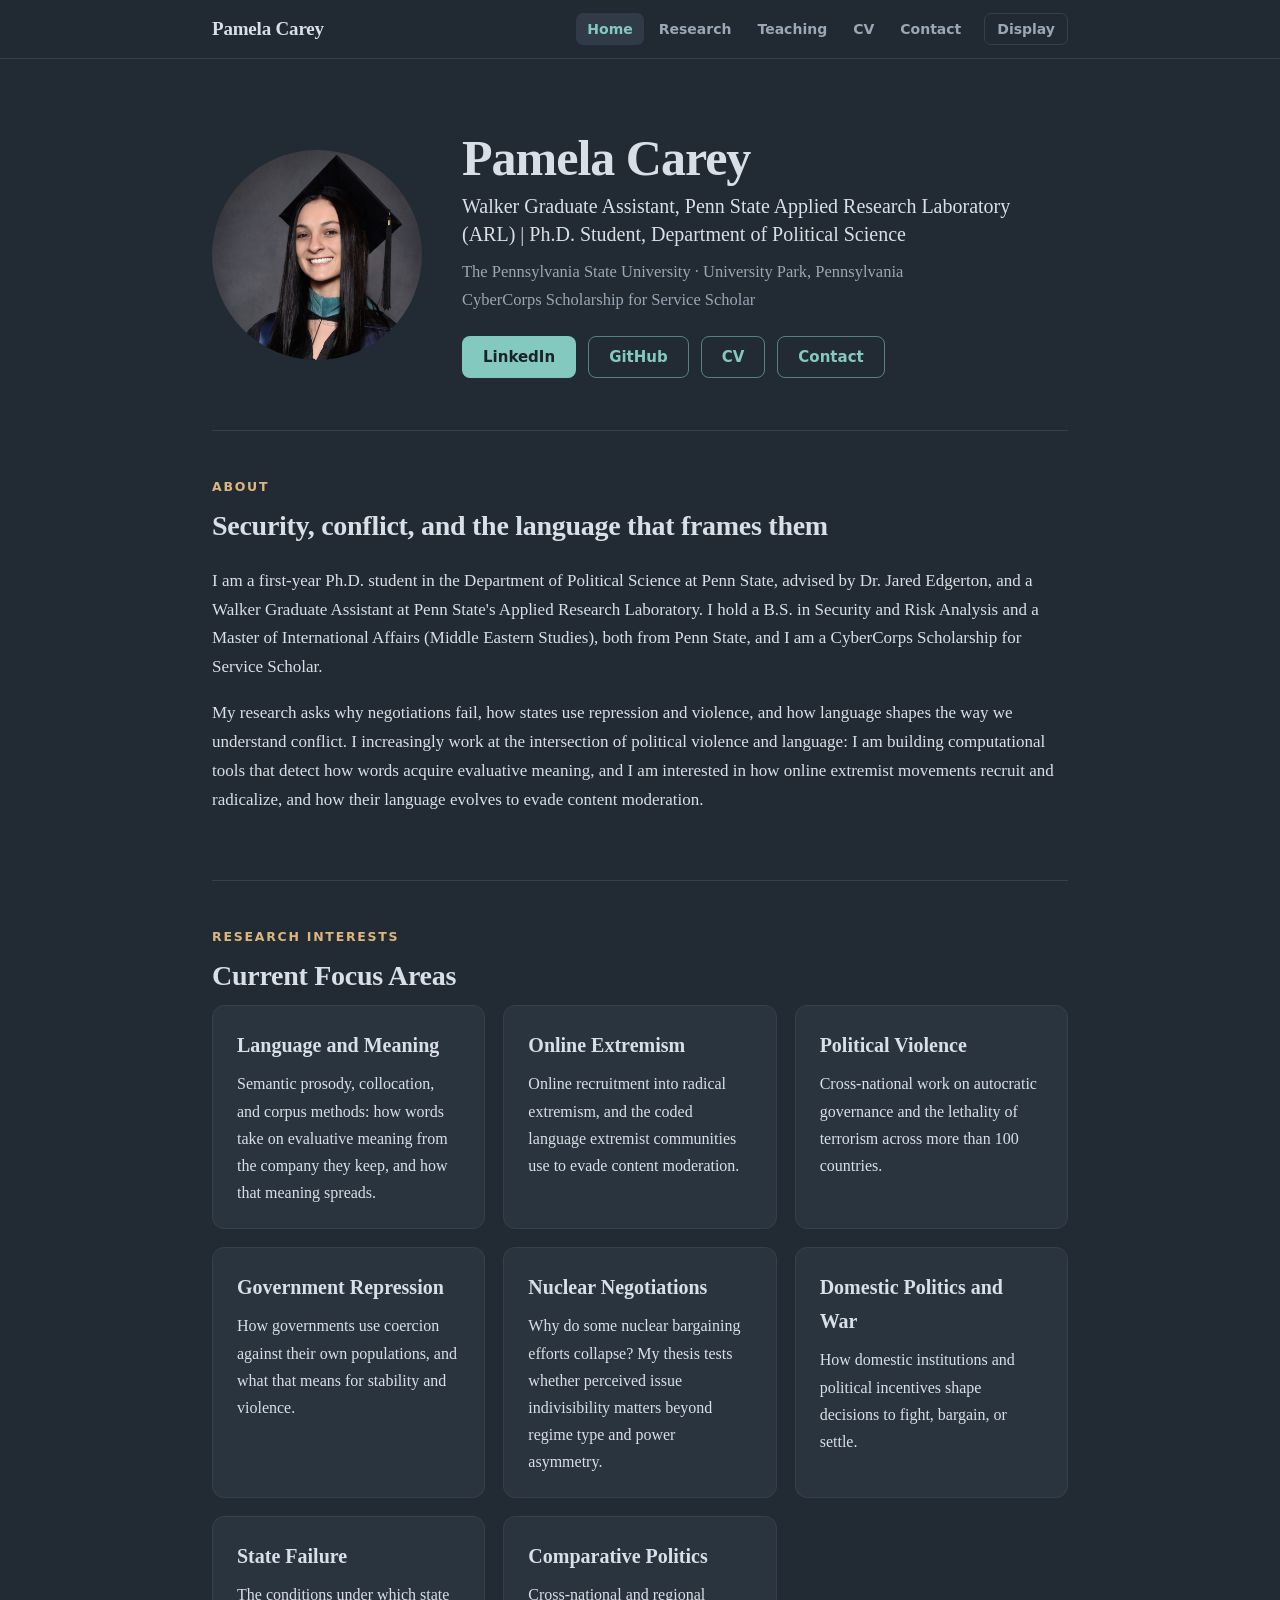
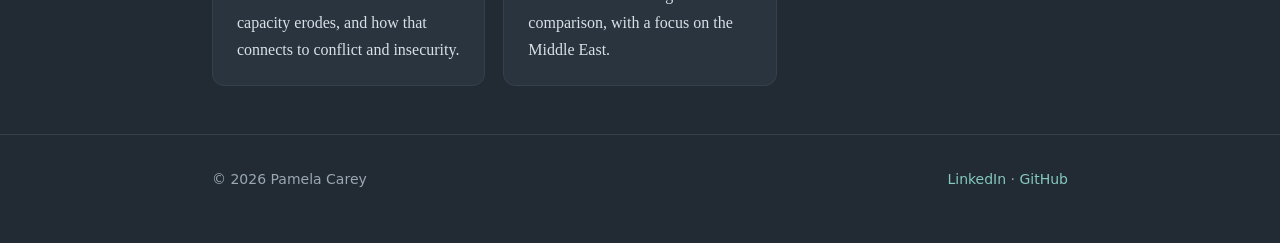
==== index.html @ aaeeb6b8 "Add accessible lighting control: soft dark, light, high contrast Co-Authored-By: Claude Sonnet 5.5 <" ====
<!doctype html>
<html lang="en">
<head>
<meta charset="utf-8">
<meta name="viewport" content="width=device-width, initial-scale=1">
<title>Pamela Carey | Political Science PhD Student, Penn State</title>
<meta name="description" content="Pamela Carey is a PhD student in Political Science at Penn State studying nuclear negotiations, political violence, state failure, and semantic prosody.">
<link rel="stylesheet" href="assets/style.css">
<script src="assets/theme.js"></script>
</head>
<body>
<header class="site-header"><div class="wrap">
  <a class="brand" href="index.html">Pamela Carey</a>
  <nav>
    <a href="index.html" aria-current="page">Home</a>
    <a href="research.html">Research</a>
    <a href="teaching.html">Teaching</a>
    <a href="cv.html">CV</a>
    <a href="contact.html">Contact</a>
  </nav>
</div></header>

<main class="wrap">

<div class="profile">
  <div class="portrait"><img src="assets/headshot.jpg" alt="Portrait of Pamela Carey" width="800" height="800"></div>
  <div class="profile-text">
    <h1>Pamela Carey</h1>
    <p class="title">Walker Graduate Assistant, Penn State Applied Research Laboratory (ARL) | Ph.D. Student, Department of Political Science</p>
    <p class="affil">The Pennsylvania State University · University Park, Pennsylvania</p>
    <p class="affil">CyberCorps Scholarship for Service Scholar</p>
    <div class="cta">
      <a class="btn primary" href="https://www.linkedin.com/in/pamela-carey-24b1b4239/">LinkedIn</a>
      <a class="btn" href="https://github.com/pbc5320">GitHub</a>
      <a class="btn" href="cv.html">CV</a>
      <a class="btn" href="contact.html">Contact</a>
    </div>
  </div>
</div>

<section>
  <p class="kicker">About</p>
  <h2>Security, conflict, and the language that frames them</h2>
  <p>I am a first-year Ph.D. student in the Department of Political Science at Penn State, advised by Dr. Jared Edgerton, and a Walker Graduate Assistant at Penn State's Applied Research Laboratory. I hold a B.S. in Security and Risk Analysis and a Master of International Affairs (Middle Eastern Studies), both from Penn State, and I am a CyberCorps Scholarship for Service Scholar.</p>
  <p>My research asks why negotiations fail, how states use repression and violence, and how language shapes the way we understand conflict. I increasingly work at the intersection of political violence and language: I am building computational tools that detect how words acquire evaluative meaning, and I am interested in how online extremist movements recruit and radicalize, and how their language evolves to evade content moderation.</p>
</section>

<section>
  <p class="kicker">Research Interests</p>
  <h2>Current Focus Areas</h2>
  <div class="grid">
    <div class="card">
      <h3>Language and Meaning</h3>
      <p>Semantic prosody, collocation, and corpus methods: how words take on evaluative meaning from the company they keep, and how that meaning spreads.</p>
    </div>
    <div class="card">
      <h3>Online Extremism</h3>
      <p>Online recruitment into radical extremism, and the coded language extremist communities use to evade content moderation.</p>
    </div>
    <div class="card">
      <h3>Political Violence</h3>
      <p>Cross-national work on autocratic governance and the lethality of terrorism across more than 100 countries.</p>
    </div>
    <div class="card">
      <h3>Government Repression</h3>
      <p>How governments use coercion against their own populations, and what that means for stability and violence.</p>
    </div>
    <div class="card">
      <h3>Nuclear Negotiations</h3>
      <p>Why do some nuclear bargaining efforts collapse? My thesis tests whether perceived issue indivisibility matters beyond regime type and power asymmetry.</p>
    </div>
    <div class="card">
      <h3>Domestic Politics and War</h3>
      <p>How domestic institutions and political incentives shape decisions to fight, bargain, or settle.</p>
    </div>
    <div class="card">
      <h3>State Failure</h3>
      <p>The conditions under which state capacity erodes, and how that connects to conflict and insecurity.</p>
    </div>
    <div class="card">
      <h3>Comparative Politics</h3>
      <p>Cross-national and regional comparison, with a focus on the Middle East.</p>
    </div>
  </div>
</section>

</main>

<footer><div class="wrap"><span>&copy; 2026 Pamela Carey</span><span><a href="https://www.linkedin.com/in/pamela-carey-24b1b4239/">LinkedIn</a> · <a href="https://github.com/pbc5320">GitHub</a></span></div></footer>
</body>
</html>
---- assets/style.css ----
:root,:root[data-theme="dark"]{
  color-scheme:dark;
  --bg:#222a33; --ink:#d9dfe6; --muted:#9aa7b4; --line:#34404c;
  --accent:#84c9bf; --accent2:#dcb67f; --card:#2a343f; --soft:#303b47; --on-accent:#1b2229;
}
:root[data-theme="light"]{
  color-scheme:light;
  --bg:#f5f2ea; --ink:#262c34; --muted:#59636f; --line:#d9d3c5;
  --accent:#1b6b64; --accent2:#8f5f16; --card:#fffdf8; --soft:#ebe6da; --on-accent:#ffffff;
}
:root[data-theme="contrast"]{
  color-scheme:dark;
  --bg:#000000; --ink:#ffffff; --muted:#e0e0e0; --line:#8a8a8a;
  --accent:#ffe14d; --accent2:#7ff0d8; --card:#0a0a0a; --soft:#1c1c1c; --on-accent:#000000;
}
:root[data-theme="contrast"] a{text-decoration:underline}
:root[data-theme="contrast"] .card,:root[data-theme="contrast"] .btn{border-color:#cfcfcf}
*{box-sizing:border-box}
html{scroll-behavior:smooth}
body{margin:0;background:var(--bg);color:var(--ink);font:17px/1.7 Georgia,"Times New Roman",serif;-webkit-font-smoothing:antialiased}
a{color:var(--accent);text-decoration:none;border-bottom:1px solid transparent}
a:hover{border-bottom-color:var(--accent)}
.wrap{max-width:900px;margin:0 auto;padding:0 22px}

/* header / nav */
.site-header{position:sticky;top:0;z-index:10;background:color-mix(in srgb,var(--bg) 92%,transparent);backdrop-filter:blur(8px);border-bottom:1px solid var(--line)}
.site-header .wrap{display:flex;align-items:center;gap:6px;min-height:58px;flex-wrap:wrap}
.brand{font-size:19px;font-weight:700;color:var(--ink);margin-right:auto;letter-spacing:-.01em;border:0}
.brand:hover{border:0}
.site-header nav{display:flex;gap:4px;flex-wrap:wrap;font:600 14px system-ui,sans-serif}
.site-header nav a{color:var(--muted);padding:8px 11px;border-radius:7px;border:0}
.site-header nav a:hover{color:var(--ink);background:var(--soft)}
.site-header nav a[aria-current="page"]{color:var(--accent);background:var(--soft)}

/* hero */
.hero{display:grid;grid-template-columns:200px 1fr;gap:44px;align-items:center;padding:72px 0 56px}
.portrait{width:200px;height:200px;border-radius:50%;background:linear-gradient(135deg,var(--accent),var(--accent2));display:grid;place-items:center;color:#fff;font:700 62px Georgia,serif;letter-spacing:.02em;overflow:hidden}
.portrait img{width:100%;height:100%;object-fit:cover}
.eyebrow{font:700 12.5px system-ui,sans-serif;letter-spacing:.14em;text-transform:uppercase;color:var(--accent2)}
h1{font-size:clamp(34px,6vw,52px);line-height:1.1;margin:10px 0 16px;letter-spacing:-.02em}
.lede{font-size:20px;color:var(--muted);margin:0}
.cta{display:flex;flex-wrap:wrap;gap:12px;margin-top:26px;font:600 15px system-ui,sans-serif}
.btn{padding:11px 20px;border-radius:8px;border:1px solid color-mix(in srgb,var(--accent) 55%,transparent);color:var(--accent)}
.btn.primary{background:var(--accent);color:var(--on-accent);font-weight:700}
.btn:hover{opacity:.88;border-color:var(--accent)}

/* sections */
section{padding:48px 0;border-top:1px solid var(--line)}
h2{font-size:28px;margin:0 0 6px;letter-spacing:-.01em}
.kicker{font:700 12.5px system-ui,sans-serif;letter-spacing:.14em;text-transform:uppercase;color:var(--accent2);margin:0 0 8px}
.sub{color:var(--muted);margin:0 0 28px}
h3{font-size:20px;margin:0 0 4px}
.meta{font:14px system-ui,sans-serif;color:var(--muted);margin-bottom:6px}
.grid{display:grid;grid-template-columns:repeat(auto-fit,minmax(260px,1fr));gap:18px}
.card{background:var(--card);border:1px solid var(--line);border-radius:12px;padding:22px 24px}
.card p{margin:8px 0 0;font-size:16px}
.card.link{display:block;color:inherit;border:1px solid var(--line)}
.card.link:hover{border-color:var(--accent);transform:translateY(-1px);transition:.15s}
.tags{display:flex;flex-wrap:wrap;gap:8px;margin-top:14px}
.tag{font:500 13px system-ui,sans-serif;padding:4px 11px;border-radius:99px;background:color-mix(in srgb,var(--accent) 10%,transparent);color:var(--accent)}
.status{display:inline-block;font:600 12px system-ui,sans-serif;padding:3px 10px;border-radius:99px;background:color-mix(in srgb,var(--accent2) 14%,transparent);color:var(--accent2);margin-left:8px;vertical-align:middle}
ul{padding-left:20px;margin:8px 0 0}
li{margin:5px 0}
.stack > * + *{margin-top:18px}

/* page title block */
.page-title{padding:60px 0 34px}
.page-title h1{font-size:clamp(32px,5vw,44px);margin:6px 0 10px}

/* timeline */
.tl{border-left:2px solid var(--line);padding-left:24px;margin-left:5px}
.tl .item{position:relative;margin-bottom:28px}
.tl .item::before{content:"";position:absolute;left:-31px;top:10px;width:11px;height:11px;border-radius:50%;background:var(--accent);border:2px solid var(--bg)}
.tl .item p{margin:6px 0 0;font-size:16px}

footer{padding:36px 0 56px;border-top:1px solid var(--line);font:14px system-ui,sans-serif;color:var(--muted)}
footer .wrap{display:flex;justify-content:space-between;flex-wrap:wrap;gap:10px}

@media (max-width:680px){
  .hero{grid-template-columns:1fr;gap:26px;padding:48px 0 40px;text-align:left}
  .portrait{width:140px;height:140px;font-size:44px}
}

/* LinkedIn-style profile header */
.profile{display:flex;align-items:center;gap:40px;padding:72px 0 52px}
.profile .portrait{flex:0 0 auto;width:210px;height:210px}
.profile-text h1{font-size:clamp(34px,5.5vw,50px);margin:0 0 6px}
.profile-text .title{font-size:20px;line-height:1.4;margin:0 0 10px;color:var(--ink)}
.profile-text .affil{margin:0;color:var(--muted);font-size:16.5px}
.profile-text .cta{margin-top:22px}
@media (max-width:680px){
  .profile{flex-direction:column;align-items:flex-start;gap:24px;padding:44px 0 36px}
  .profile .portrait{width:150px;height:150px}
}

/* Display (lighting) control */
.site-header .wrap{position:relative}
.display-ctl{position:relative;margin-left:6px}
.display-btn{font:600 14px system-ui,sans-serif;color:var(--muted);background:transparent;border:1px solid var(--line);border-radius:7px;padding:7px 12px;cursor:pointer}
.display-btn:hover{color:var(--ink);background:var(--soft)}
.display-panel{position:absolute;right:0;top:calc(100% + 8px);z-index:20;min-width:190px;background:var(--card);border:1px solid var(--line);border-radius:10px;padding:10px;box-shadow:0 8px 24px rgba(0,0,0,.28)}
.display-panel[hidden]{display:none}
.display-label{margin:2px 6px 8px;font:700 12px system-ui,sans-serif;letter-spacing:.12em;text-transform:uppercase;color:var(--accent2)}
.display-opt{display:block;width:100%;text-align:left;font:600 14.5px system-ui,sans-serif;color:var(--ink);background:transparent;border:1px solid transparent;border-radius:7px;padding:9px 10px;cursor:pointer}
.display-opt:hover{background:var(--soft)}
.display-opt[aria-pressed="true"]{border-color:var(--accent);color:var(--accent)}
.display-opt[aria-pressed="true"]::after{content:" \2713"}
button:focus-visible,a:focus-visible{outline:3px solid var(--accent);outline-offset:2px}
@media (max-width:680px){.display-ctl{margin-left:0}}
@media (max-width:680px){
  .display-panel{left:0;right:auto;max-width:calc(100vw - 44px)}
}
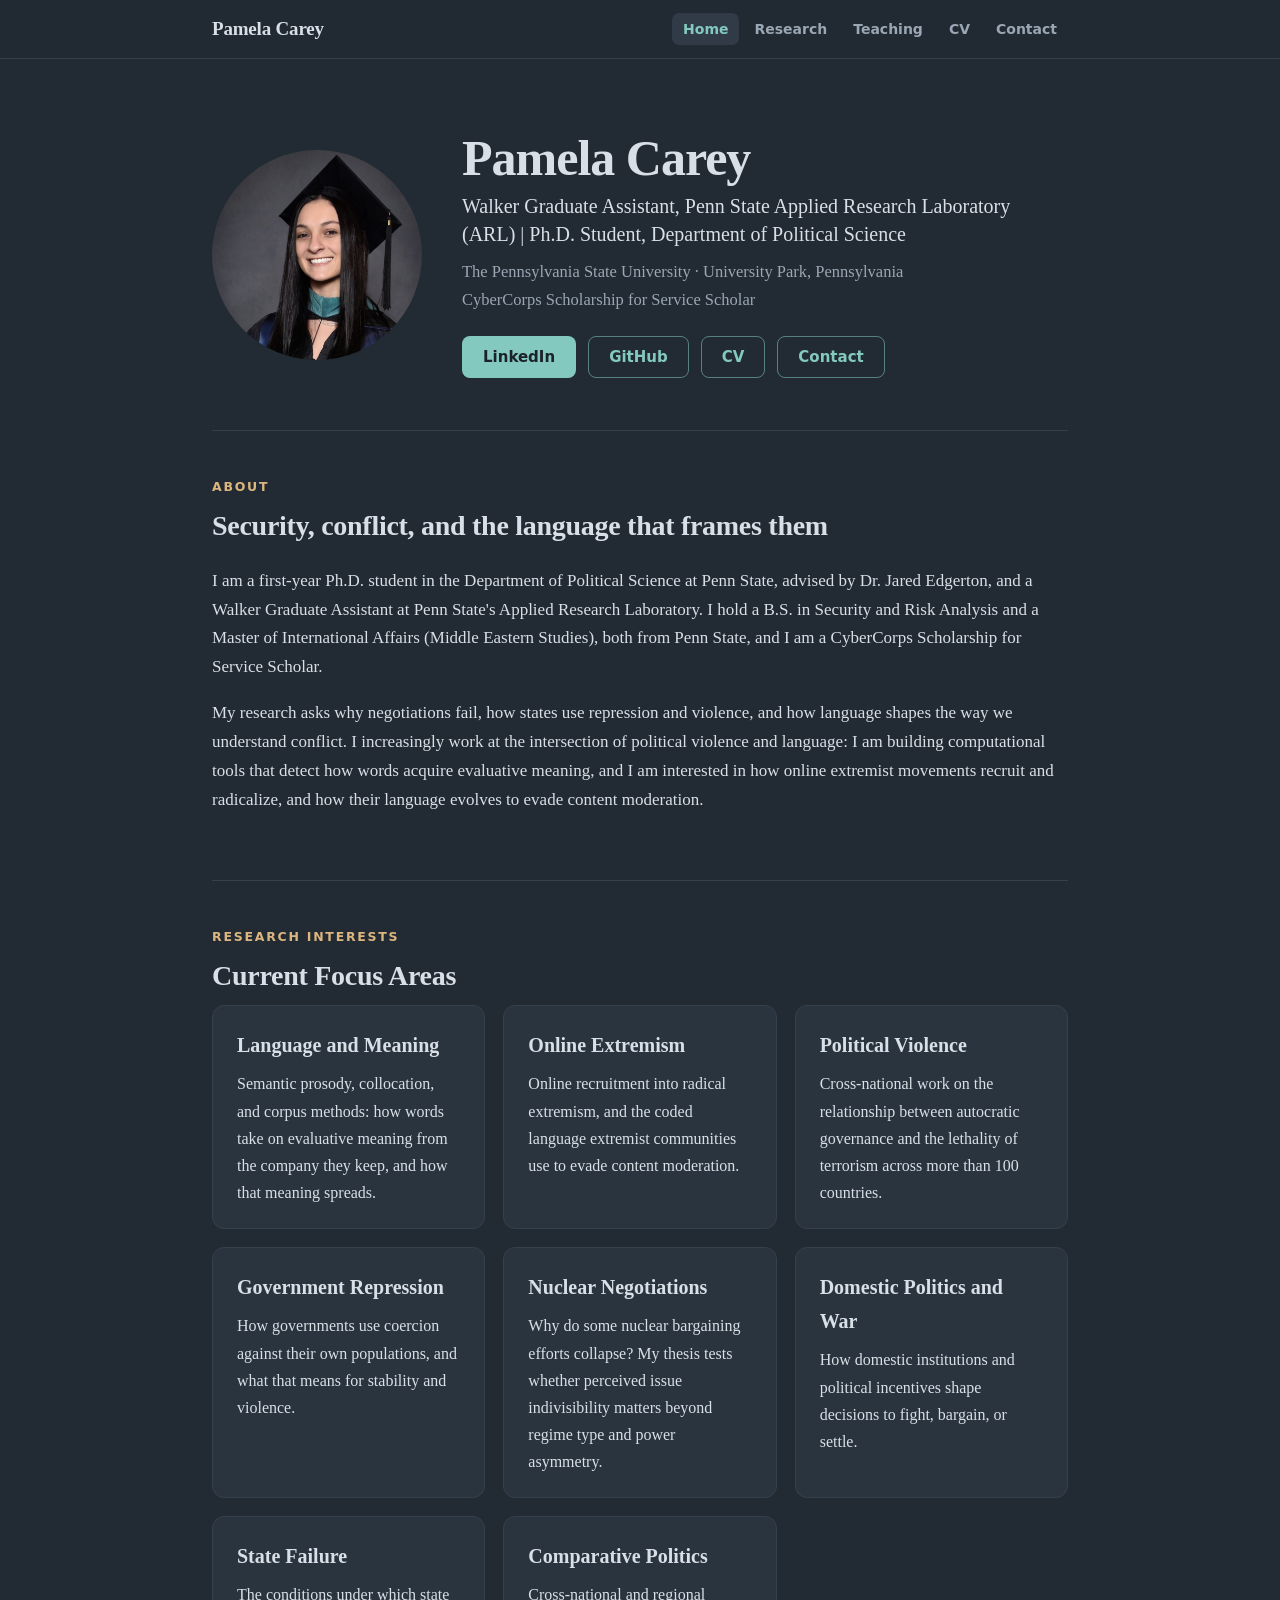
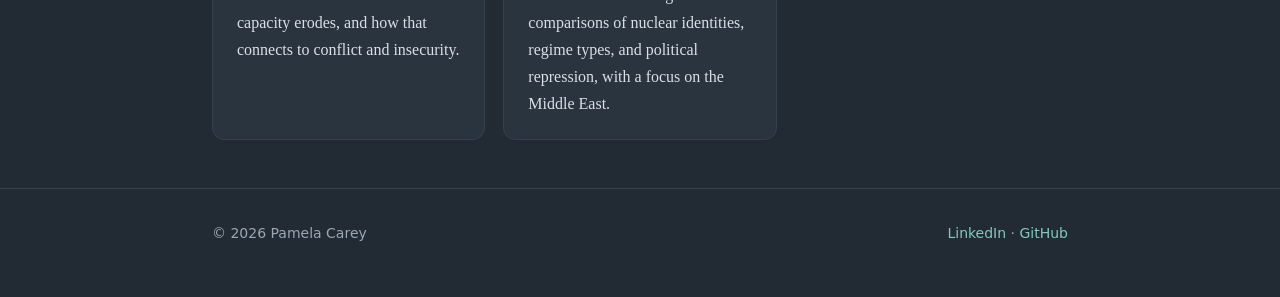
==== commit 8c4bea61: "Update index.html" ====
--- a/index.html
+++ b/index.html
@@ -6,7 +6,6 @@
 <title>Pamela Carey | Political Science PhD Student, Penn State</title>
 <meta name="description" content="Pamela Carey is a PhD student in Political Science at Penn State studying nuclear negotiations, political violence, state failure, and semantic prosody.">
 <link rel="stylesheet" href="assets/style.css">
-<script src="assets/theme.js"></script>
 </head>
 <body>
 <header class="site-header"><div class="wrap">
@@ -59,7 +58,7 @@
     </div>
     <div class="card">
       <h3>Political Violence</h3>
-      <p>Cross-national work on autocratic governance and the lethality of terrorism across more than 100 countries.</p>
+      <p>Cross-national work on the relationship between autocratic governance and the lethality of terrorism across more than 100 countries.</p>
     </div>
     <div class="card">
       <h3>Government Repression</h3>
@@ -79,7 +78,7 @@
     </div>
     <div class="card">
       <h3>Comparative Politics</h3>
-      <p>Cross-national and regional comparison, with a focus on the Middle East.</p>
+      <p>Cross-national and regional comparisons of nuclear identities, regime types, and political repression, with a focus on the Middle East.</p>
     </div>
   </div>
 </section>
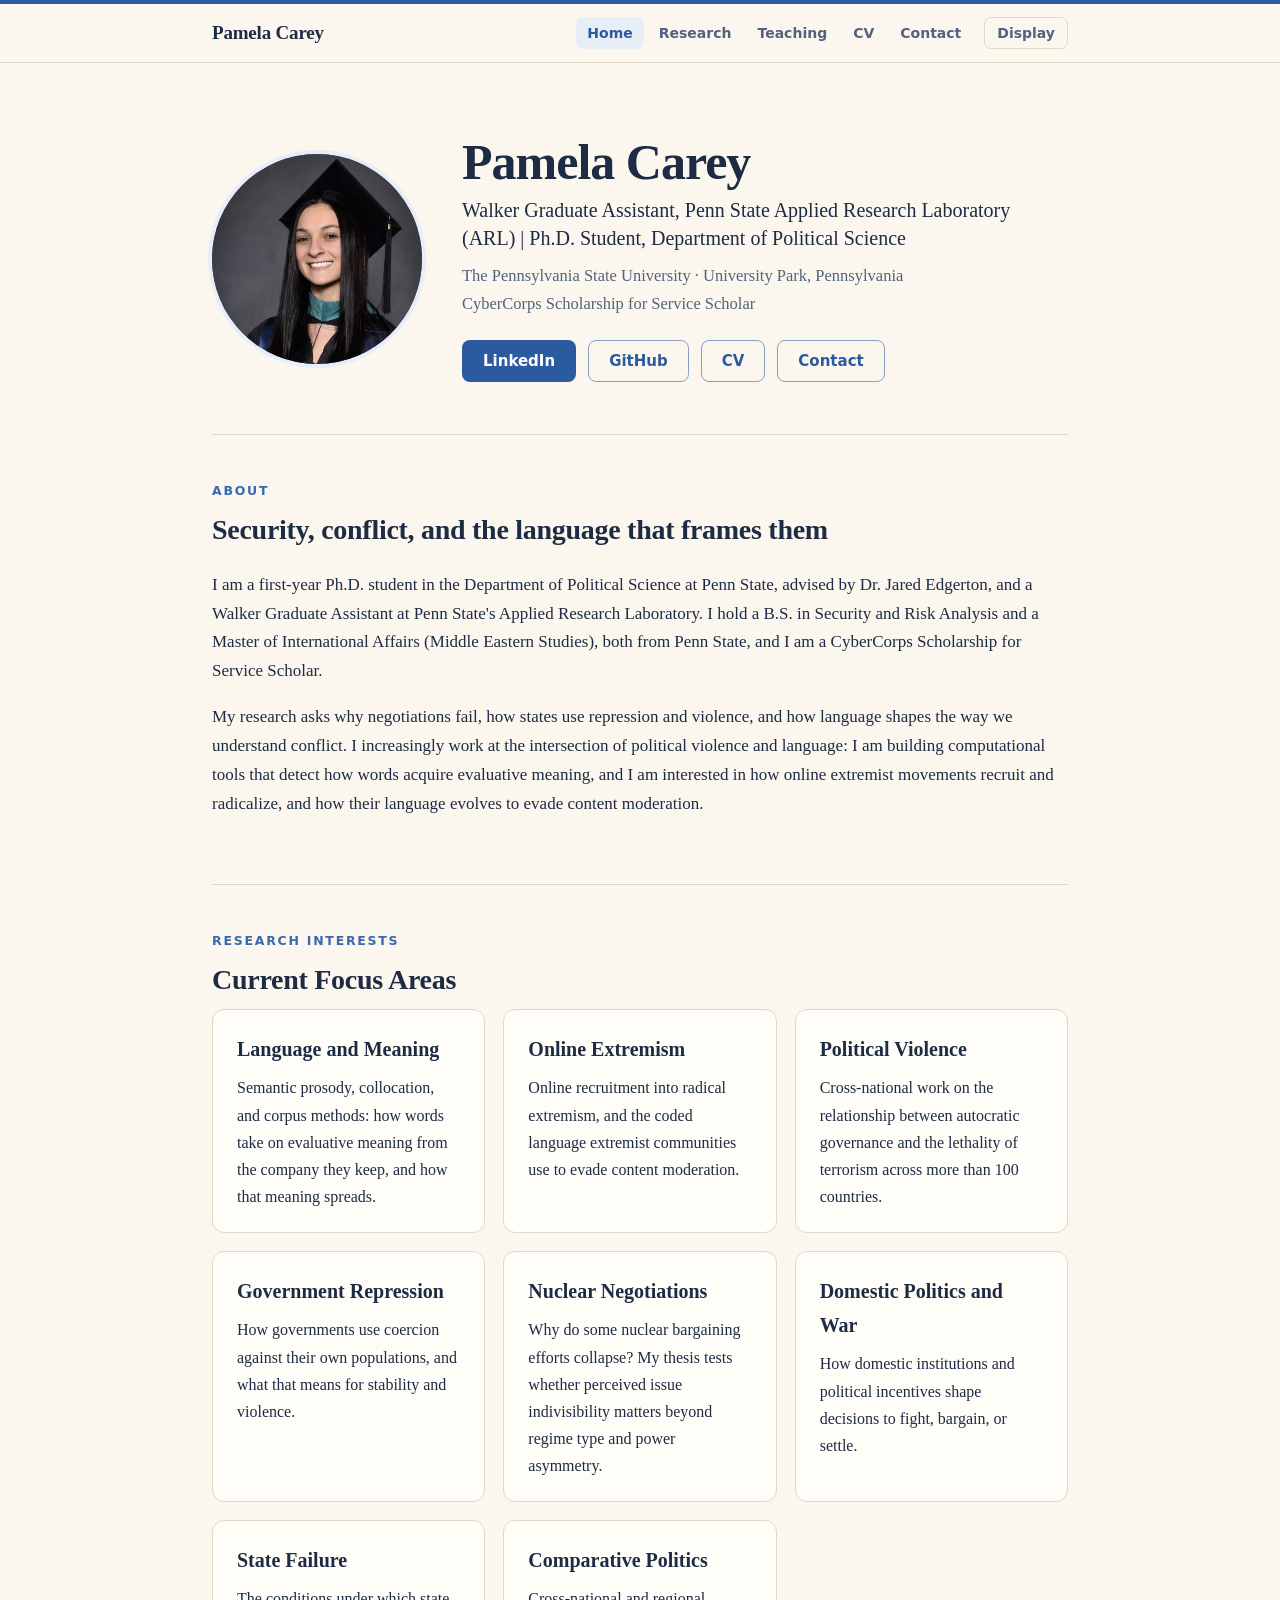
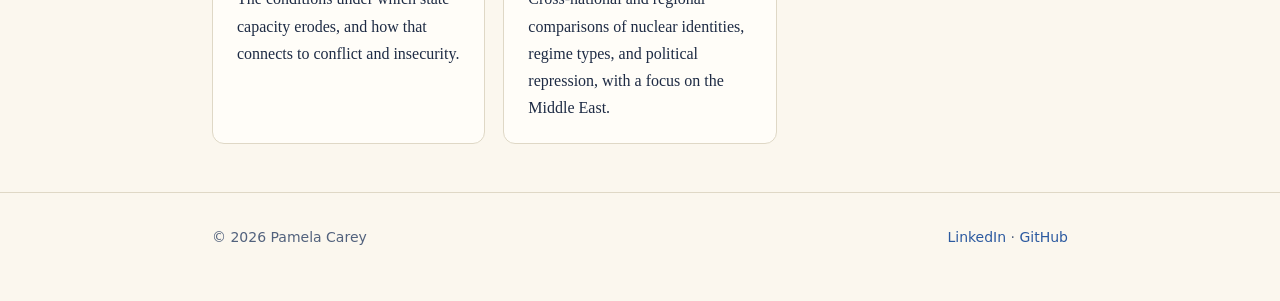
==== commit d10a4774: "Restore display control on home page, keep text edits Co-Authored-By: Claude Sonnet 5.5 <noreply@ant" ====
--- a/index.html
+++ b/index.html
@@ -6,6 +6,7 @@
 <title>Pamela Carey | Political Science PhD Student, Penn State</title>
 <meta name="description" content="Pamela Carey is a PhD student in Political Science at Penn State studying nuclear negotiations, political violence, state failure, and semantic prosody.">
 <link rel="stylesheet" href="assets/style.css">
+<script src="assets/theme.js"></script>
 </head>
 <body>
 <header class="site-header"><div class="wrap">
--- a/assets/style.css
+++ b/assets/style.css
@@ -1,12 +1,12 @@
-:root,:root[data-theme="dark"]{
+:root,:root[data-theme="cream"]{
+  color-scheme:light;
+  --bg:#fbf7ee; --ink:#1e2b44; --muted:#52627d; --line:#dfd8c6;
+  --accent:#2c5aa0; --accent2:#3a69ad; --card:#fffdf8; --soft:#e8eef7; --on-accent:#ffffff;
+}
+:root[data-theme="dark"]{
   color-scheme:dark;
   --bg:#222a33; --ink:#d9dfe6; --muted:#9aa7b4; --line:#34404c;
   --accent:#84c9bf; --accent2:#dcb67f; --card:#2a343f; --soft:#303b47; --on-accent:#1b2229;
-}
-:root[data-theme="light"]{
-  color-scheme:light;
-  --bg:#f5f2ea; --ink:#262c34; --muted:#59636f; --line:#d9d3c5;
-  --accent:#1b6b64; --accent2:#8f5f16; --card:#fffdf8; --soft:#ebe6da; --on-accent:#ffffff;
 }
 :root[data-theme="contrast"]{
   color-scheme:dark;
@@ -110,3 +110,7 @@
 @media (max-width:680px){
   .display-panel{left:0;right:auto;max-width:calc(100vw - 44px)}
 }
+
+/* cream and blue accents */
+.site-header{border-top:4px solid var(--accent)}
+.portrait{box-shadow:0 0 0 4px var(--soft)}
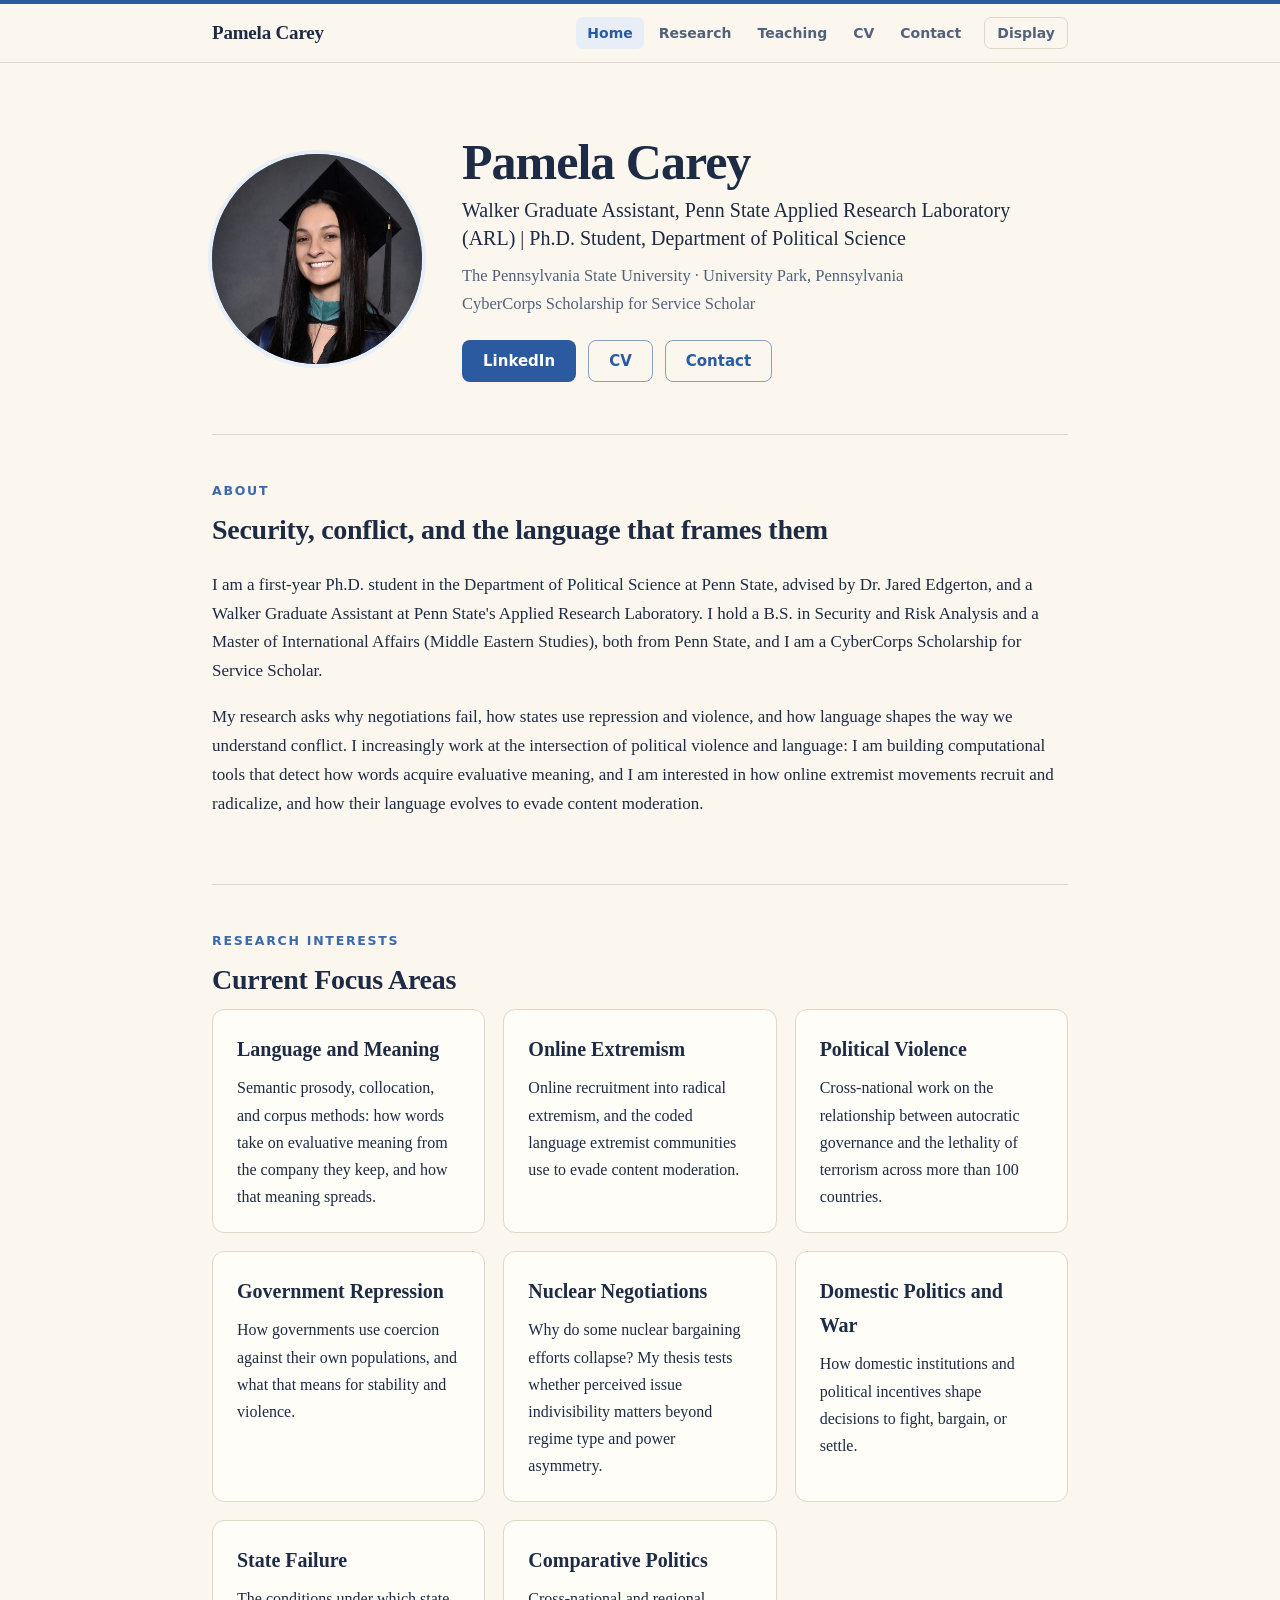
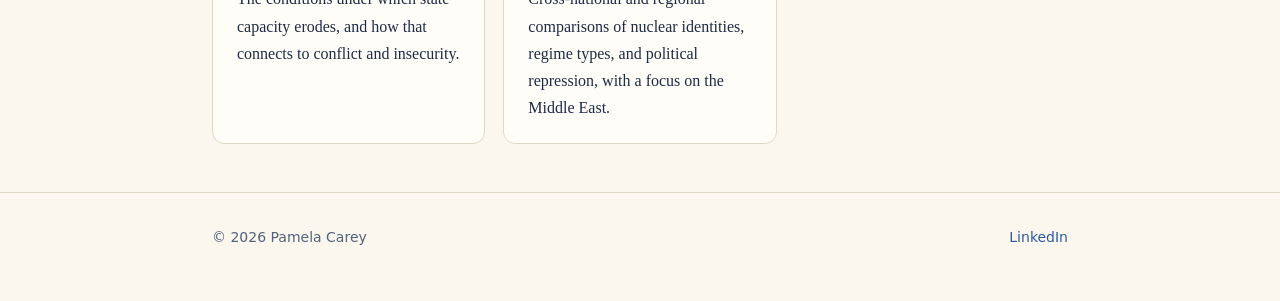
==== commit f0e7d3ef: "Remove GitHub account links for now Co-Authored-By: Claude Sonnet 5.5 <noreply@anthropic.com> Claude" ====
--- a/index.html
+++ b/index.html
@@ -31,7 +31,6 @@
     <p class="affil">CyberCorps Scholarship for Service Scholar</p>
     <div class="cta">
       <a class="btn primary" href="https://www.linkedin.com/in/pamela-carey-24b1b4239/">LinkedIn</a>
-      <a class="btn" href="https://github.com/pbc5320">GitHub</a>
       <a class="btn" href="cv.html">CV</a>
       <a class="btn" href="contact.html">Contact</a>
     </div>
@@ -86,6 +85,6 @@
 
 </main>
 
-<footer><div class="wrap"><span>&copy; 2026 Pamela Carey</span><span><a href="https://www.linkedin.com/in/pamela-carey-24b1b4239/">LinkedIn</a> · <a href="https://github.com/pbc5320">GitHub</a></span></div></footer>
+<footer><div class="wrap"><span>&copy; 2026 Pamela Carey</span><span><a href="https://www.linkedin.com/in/pamela-carey-24b1b4239/">LinkedIn</a></span></div></footer>
 </body>
 </html>
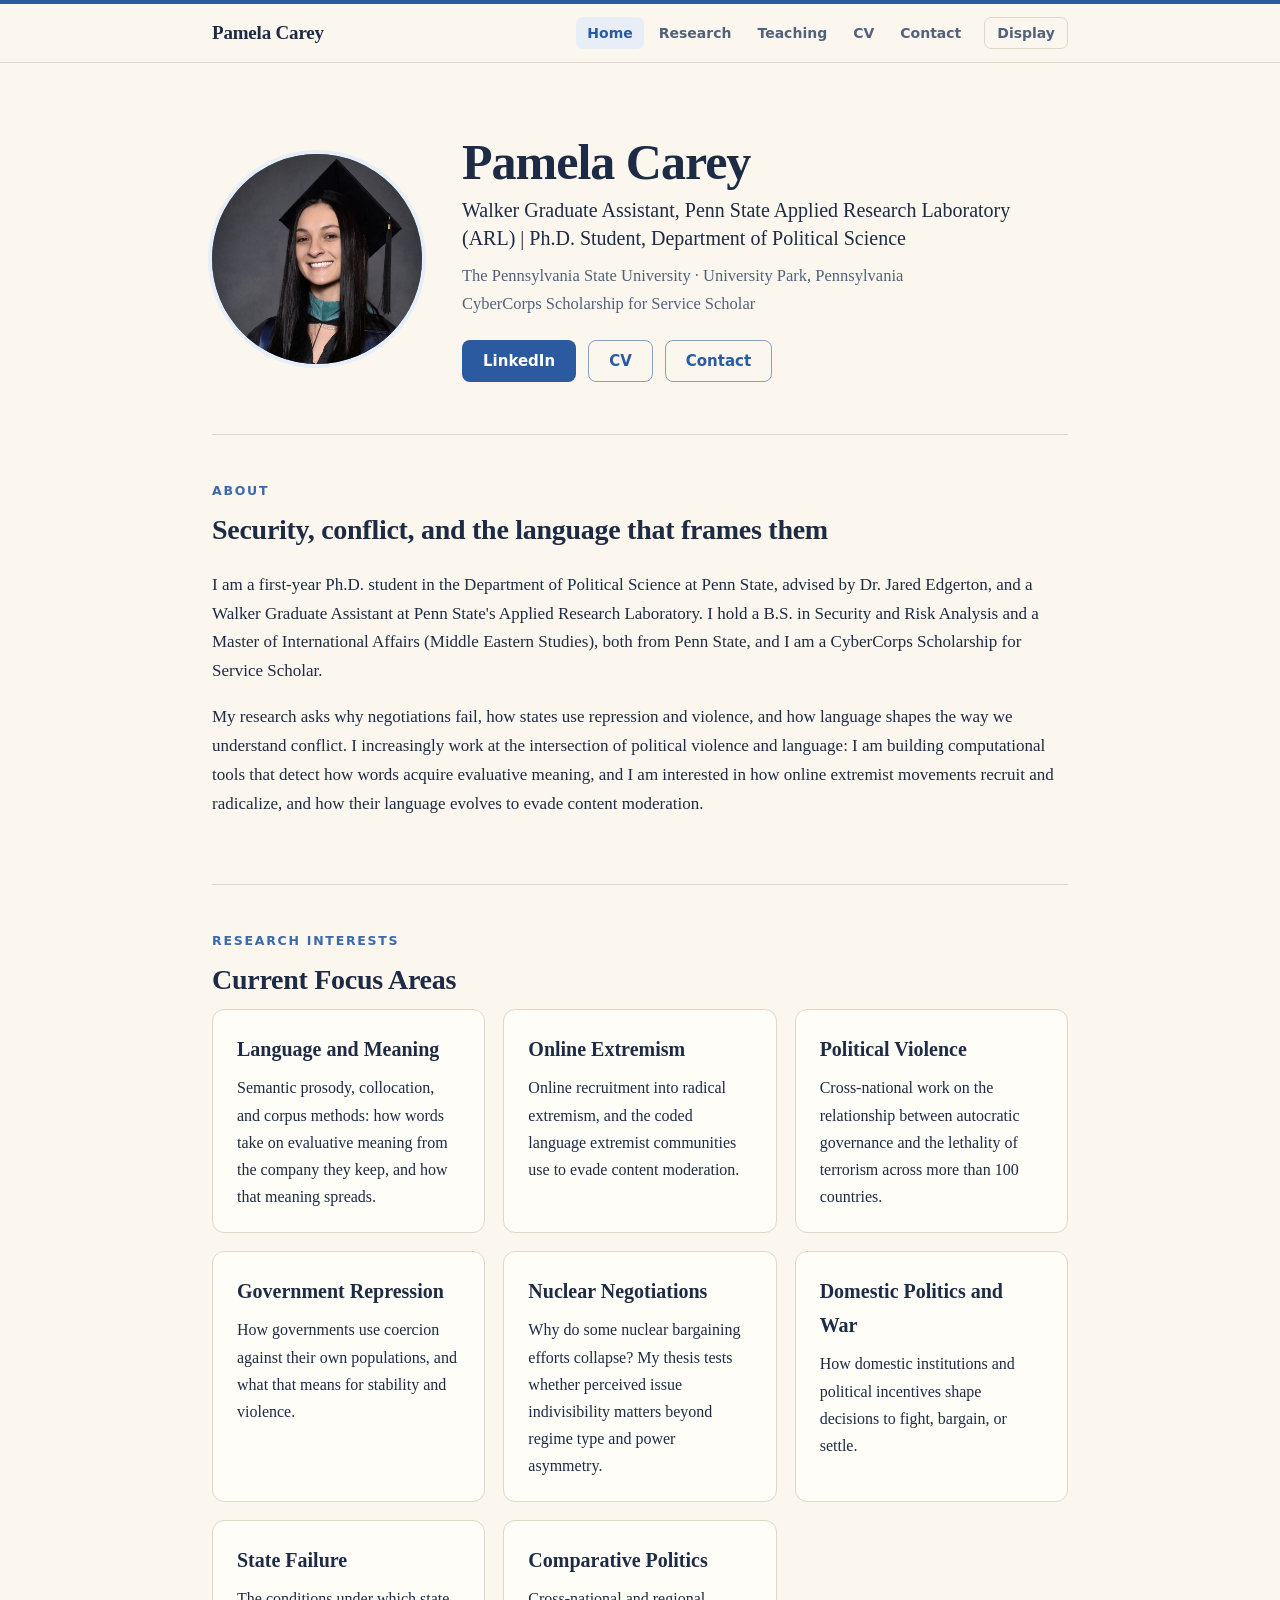
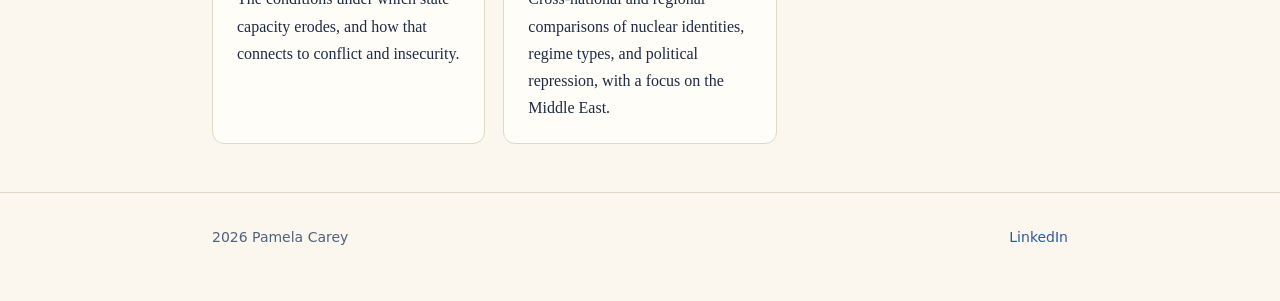
==== commit 42279fc9: "Update index.html Removed copyright" ====
--- a/index.html
+++ b/index.html
@@ -85,6 +85,6 @@
 
 </main>
 
-<footer><div class="wrap"><span>&copy; 2026 Pamela Carey</span><span><a href="https://www.linkedin.com/in/pamela-carey-24b1b4239/">LinkedIn</a></span></div></footer>
+<footer><div class="wrap"><span>2026 Pamela Carey</span><span><a href="https://www.linkedin.com/in/pamela-carey-24b1b4239/">LinkedIn</a></span></div></footer>
 </body>
 </html>
--- a/assets/style.css
+++ b/assets/style.css
@@ -114,3 +114,19 @@
 /* cream and blue accents */
 .site-header{border-top:4px solid var(--accent)}
 .portrait{box-shadow:0 0 0 4px var(--soft)}
+
+/* contact form */
+.form{max-width:640px}
+.form .field{margin-bottom:18px}
+.form label{display:block;font:600 14px system-ui,sans-serif;margin-bottom:6px;color:var(--ink)}
+.form input[type="text"],.form input[type="email"],.form textarea{width:100%;font:16px/1.5 Georgia,"Times New Roman",serif;color:var(--ink);background:var(--bg);border:1px solid var(--line);border-radius:8px;padding:11px 13px}
+.form input:focus,.form textarea:focus{outline:3px solid var(--accent);outline-offset:1px;border-color:var(--accent)}
+.form textarea{resize:vertical;min-height:140px}
+.form button[type="submit"]{cursor:pointer;font:600 15px system-ui,sans-serif}
+.form button[disabled]{opacity:.6;cursor:progress}
+.form .hp{position:absolute;left:-9999px;width:1px;height:1px;opacity:0}
+.form-status{margin:14px 0 0;font:600 14.5px system-ui,sans-serif;min-height:1.4em}
+.form-status.ok{color:var(--accent)}
+.form-status.err{color:#c2410c}
+:root[data-theme="dark"] .form-status.err{color:#f4a27a}
+:root[data-theme="contrast"] .form-status.err{color:#ffb38a}
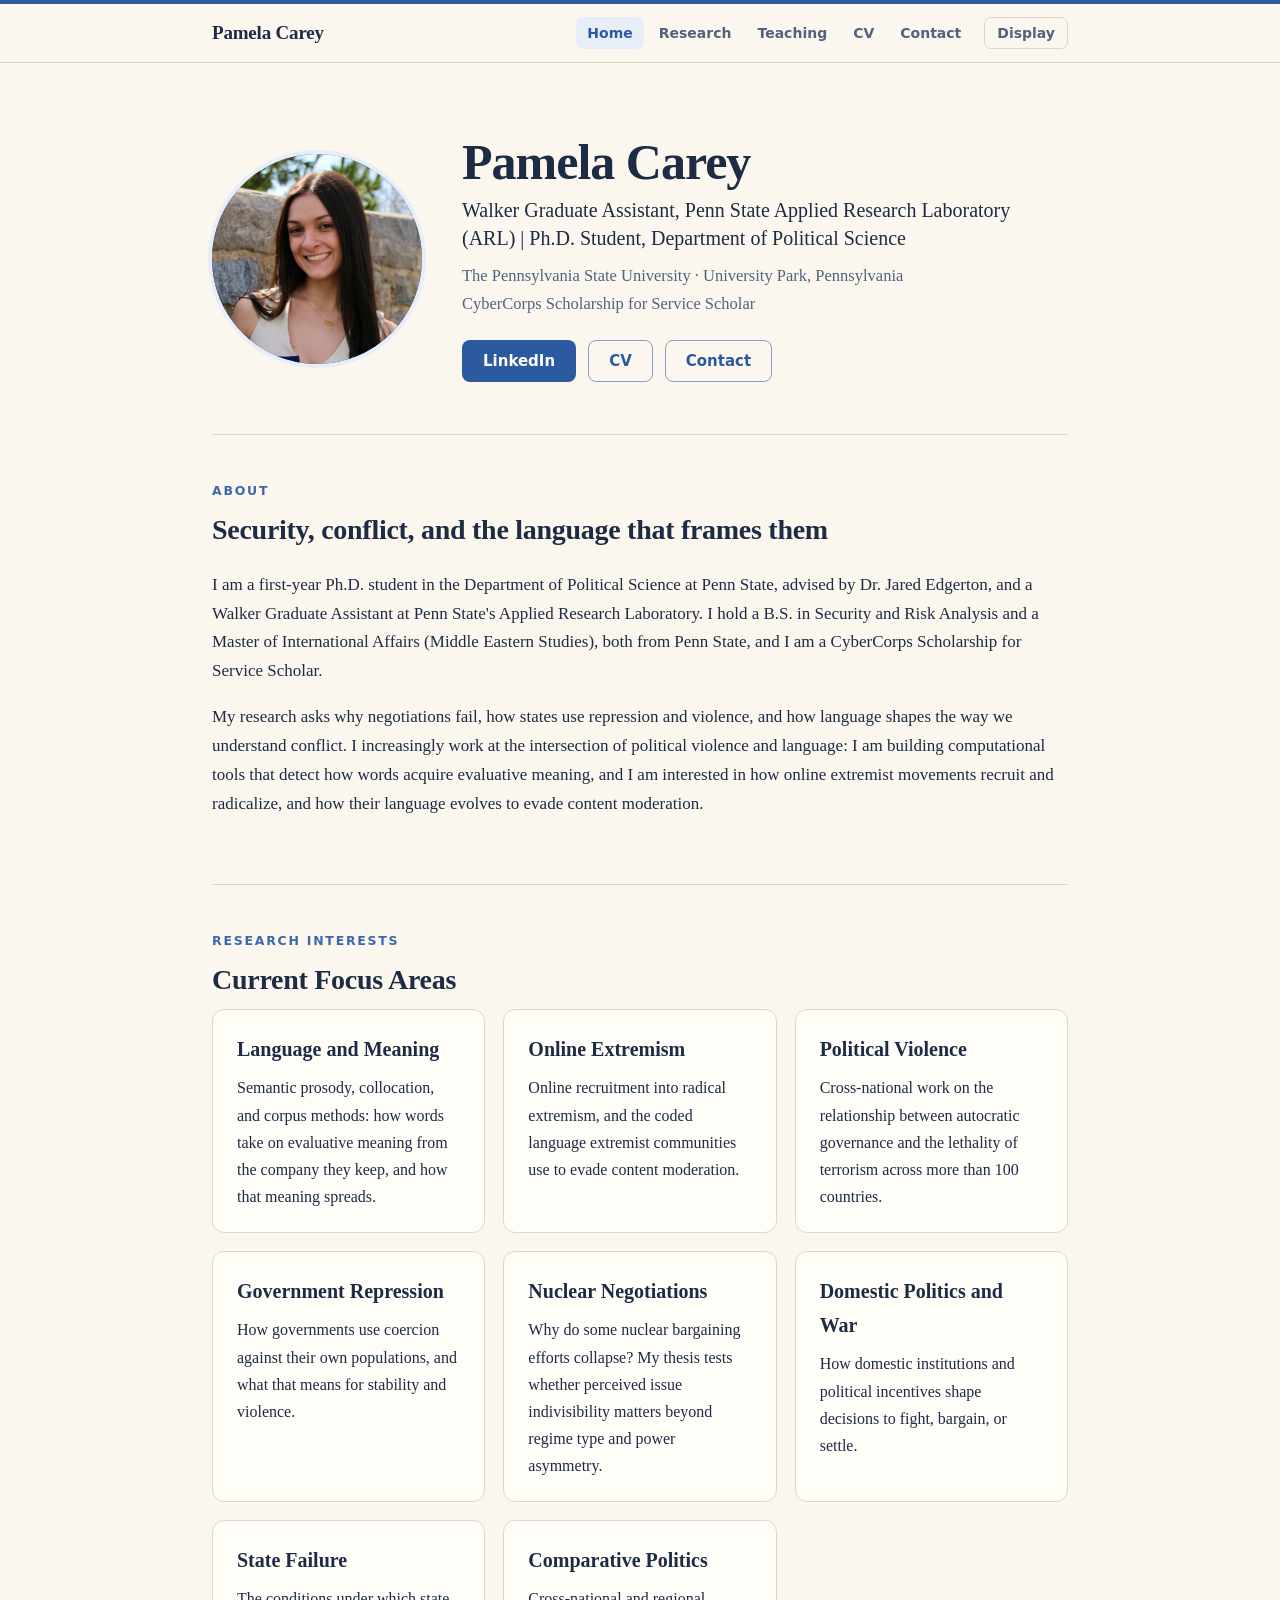
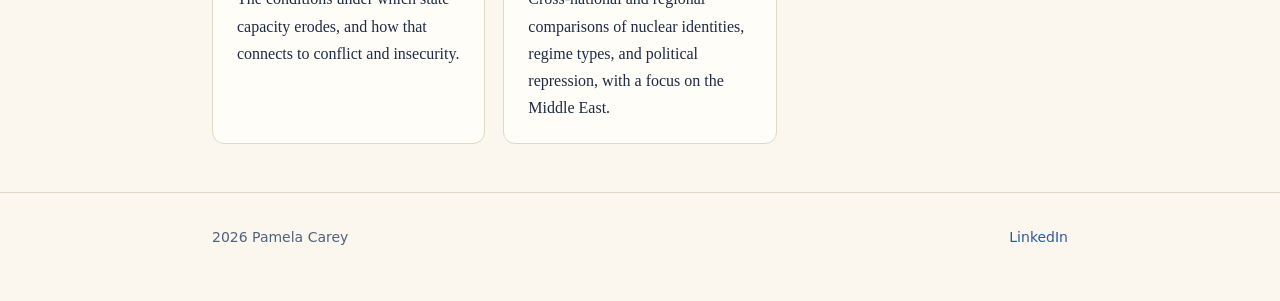
==== commit 45750f36: "Rename portrait file to bypass cached image Co-Authored-By: Claude Sonnet 5.5 <noreply@anthropic.com" ====
--- a/index.html
+++ b/index.html
@@ -23,7 +23,7 @@
 <main class="wrap">
 
 <div class="profile">
-  <div class="portrait"><img src="assets/headshot.jpg" alt="Portrait of Pamela Carey" width="800" height="800"></div>
+  <div class="portrait"><img src="assets/pamela-carey-portrait.jpg" alt="Portrait of Pamela Carey" width="800" height="800"></div>
   <div class="profile-text">
     <h1>Pamela Carey</h1>
     <p class="title">Walker Graduate Assistant, Penn State Applied Research Laboratory (ARL) | Ph.D. Student, Department of Political Science</p>
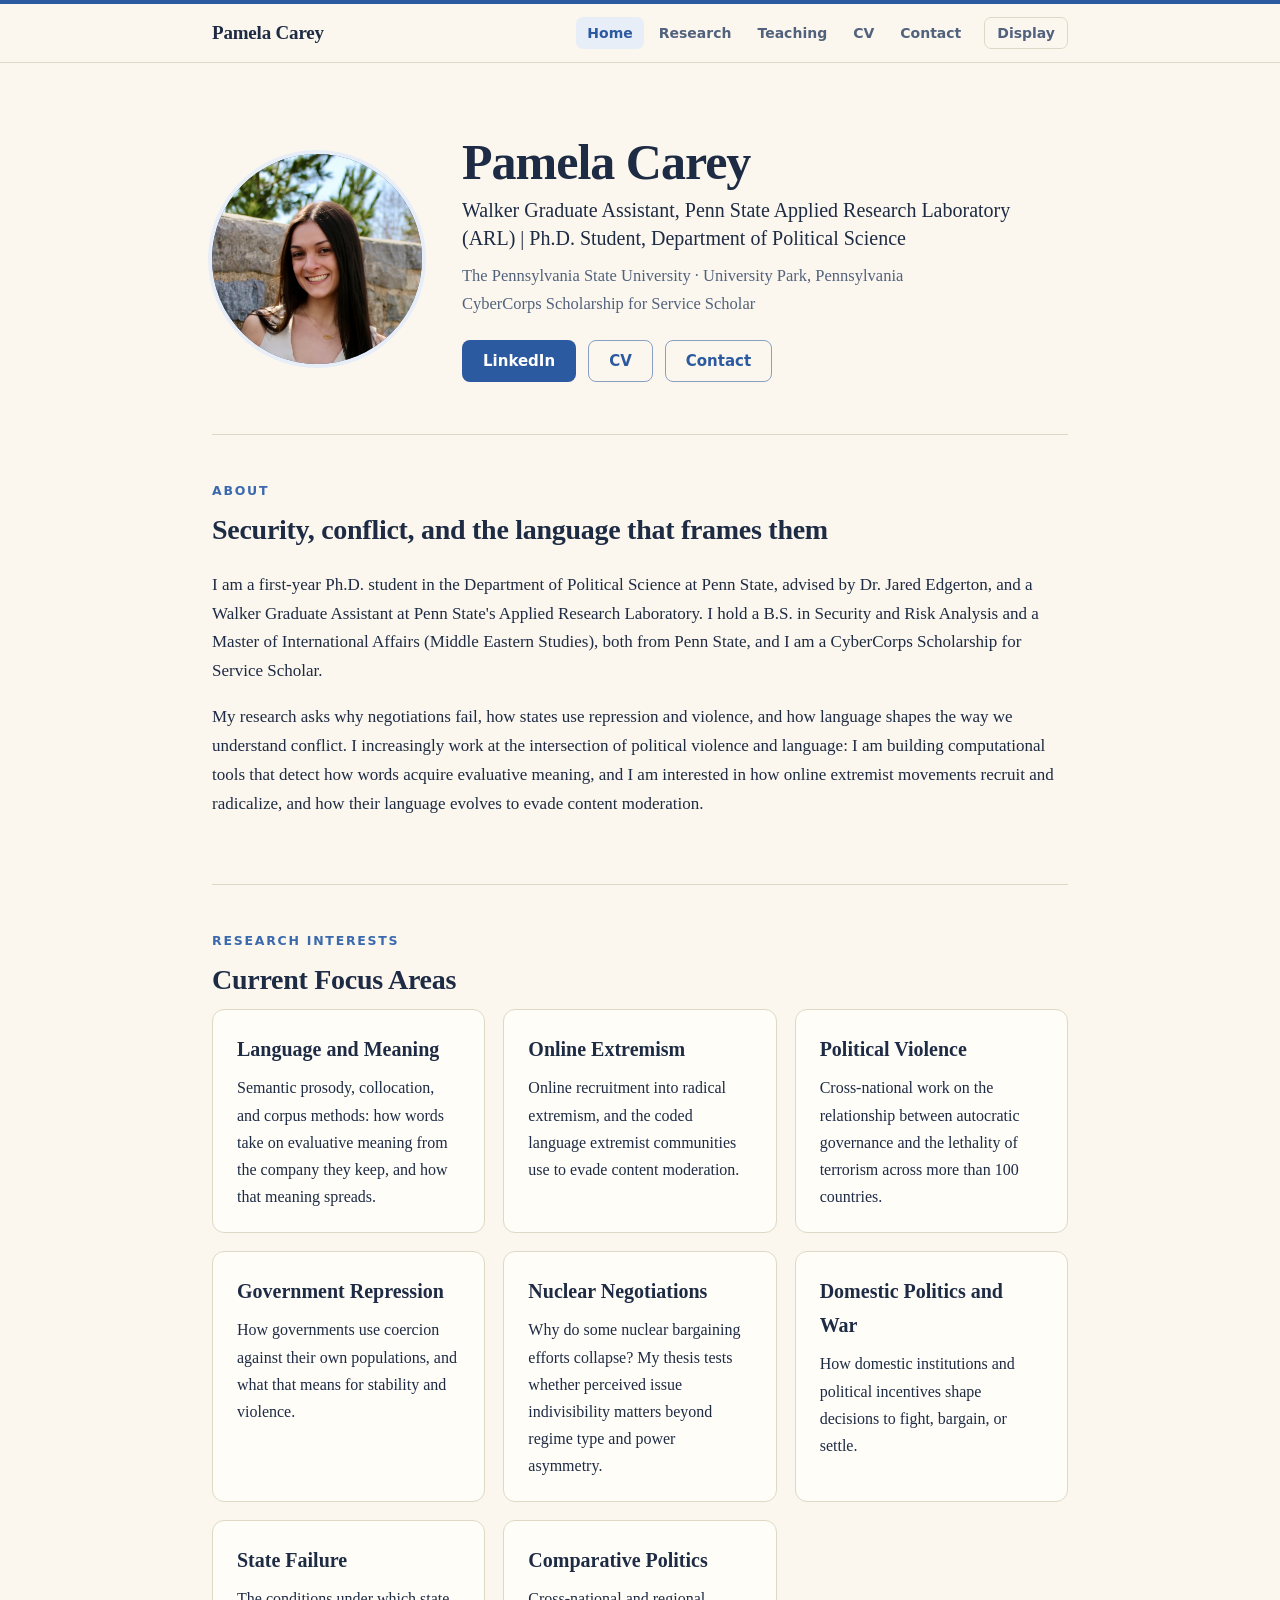
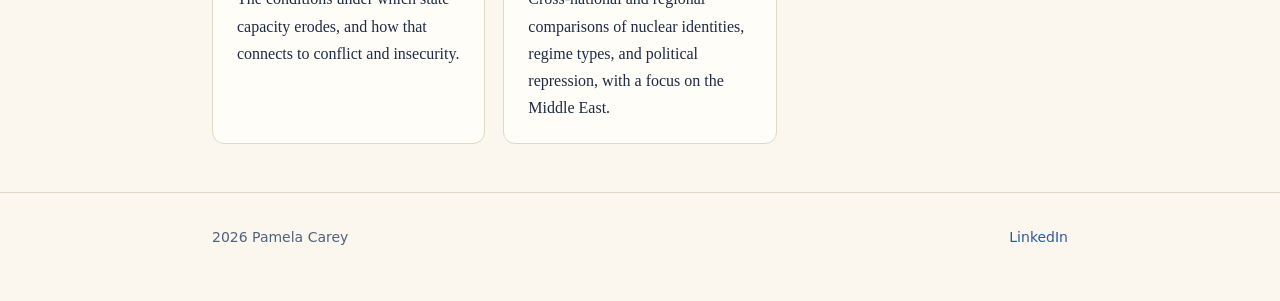
==== commit 0b3a8a4c: "Use the new headshot as provided Co-Authored-By: Claude Sonnet 5.5 <noreply@anthropic.com> Claude-Se" ====
--- a/index.html
+++ b/index.html
@@ -23,7 +23,7 @@
 <main class="wrap">
 
 <div class="profile">
-  <div class="portrait"><img src="assets/pamela-carey-portrait.jpg" alt="Portrait of Pamela Carey" width="800" height="800"></div>
+  <div class="portrait"><img src="assets/pamela-carey-portrait.jpg" alt="Portrait of Pamela Carey" width="2326" height="1626"></div>
   <div class="profile-text">
     <h1>Pamela Carey</h1>
     <p class="title">Walker Graduate Assistant, Penn State Applied Research Laboratory (ARL) | Ph.D. Student, Department of Political Science</p>
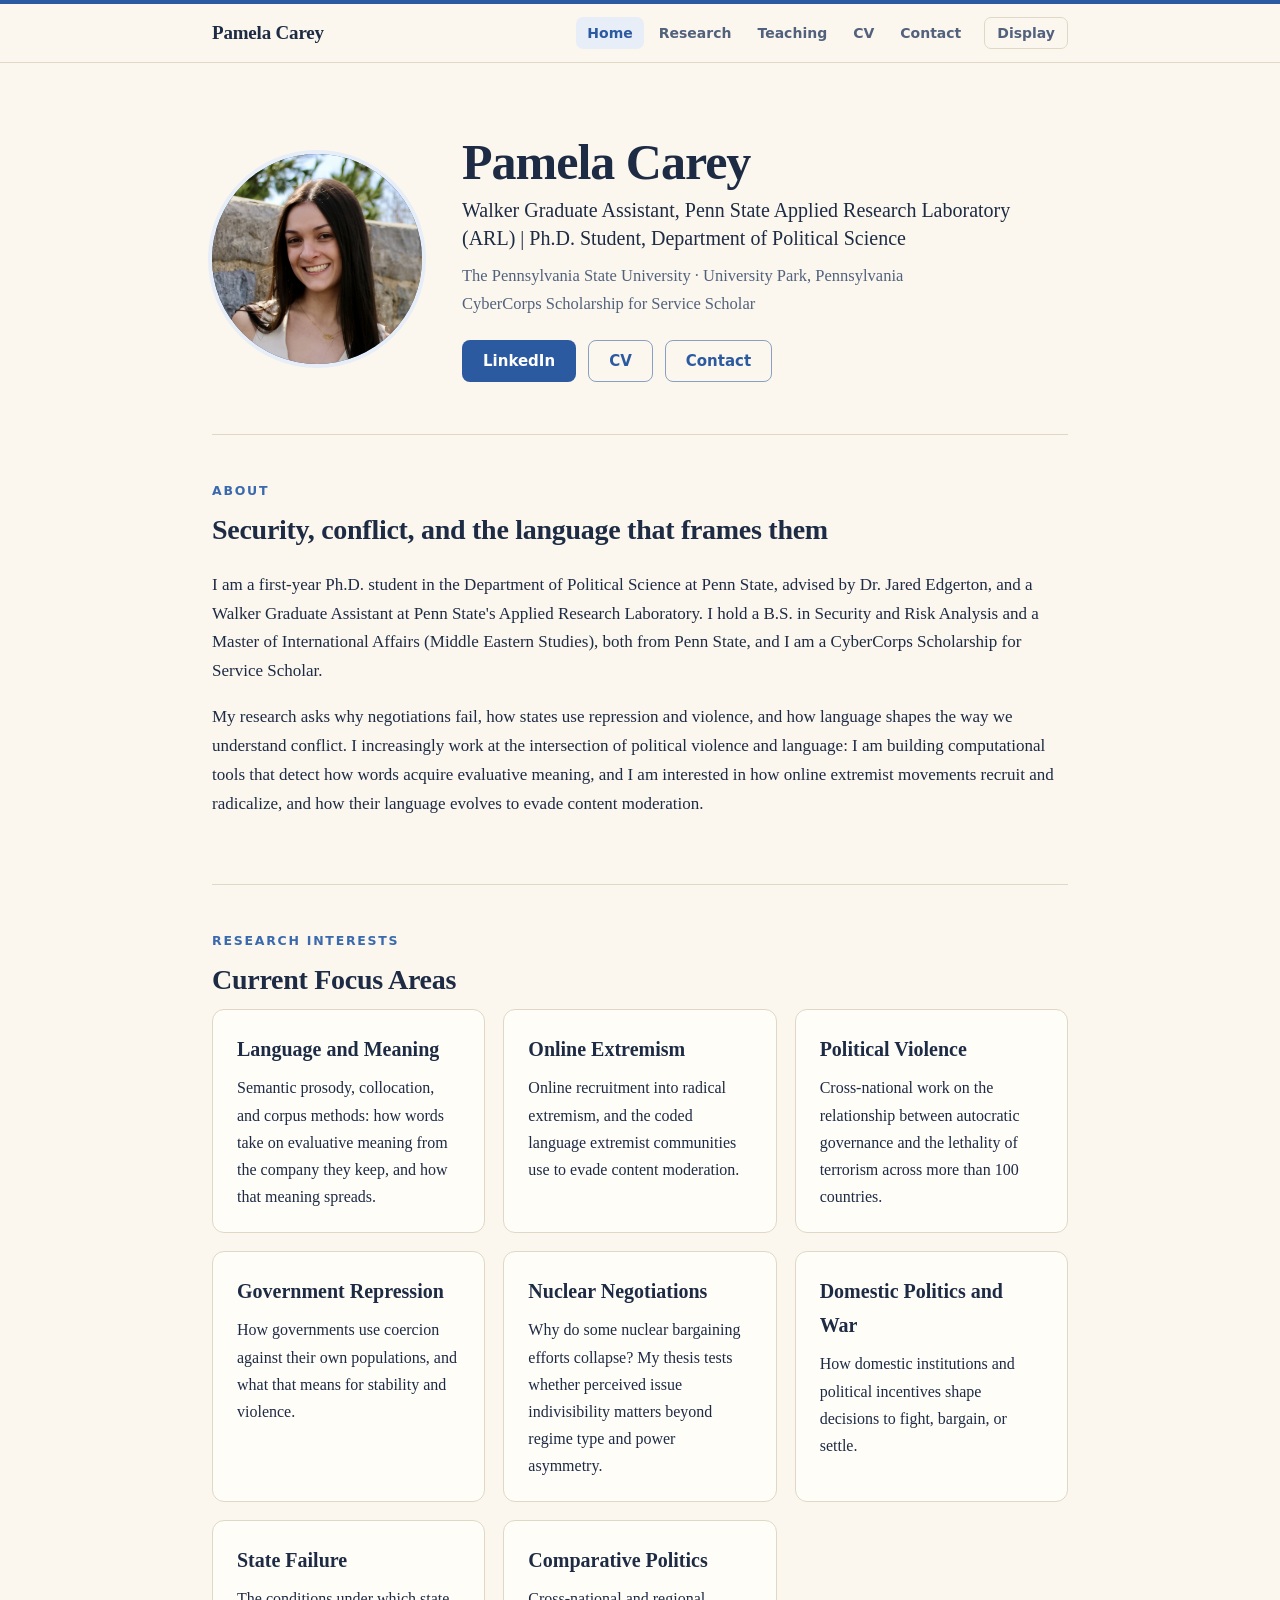
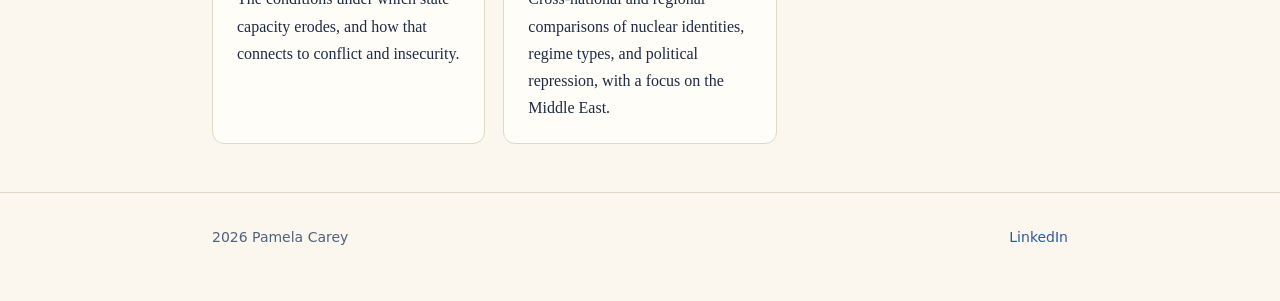
==== commit b134dcb8: "Slightly tighter headshot crop Co-Authored-By: Claude Sonnet 5.5 <noreply@anthropic.com> Claude-Sess" ====
--- a/index.html
+++ b/index.html
@@ -23,7 +23,7 @@
 <main class="wrap">
 
 <div class="profile">
-  <div class="portrait"><img src="assets/pamela-carey-portrait.jpg" alt="Portrait of Pamela Carey" width="2326" height="1626"></div>
+  <div class="portrait"><img src="assets/pamela-carey-portrait.jpg" alt="Portrait of Pamela Carey" width="800" height="800"></div>
   <div class="profile-text">
     <h1>Pamela Carey</h1>
     <p class="title">Walker Graduate Assistant, Penn State Applied Research Laboratory (ARL) | Ph.D. Student, Department of Political Science</p>
